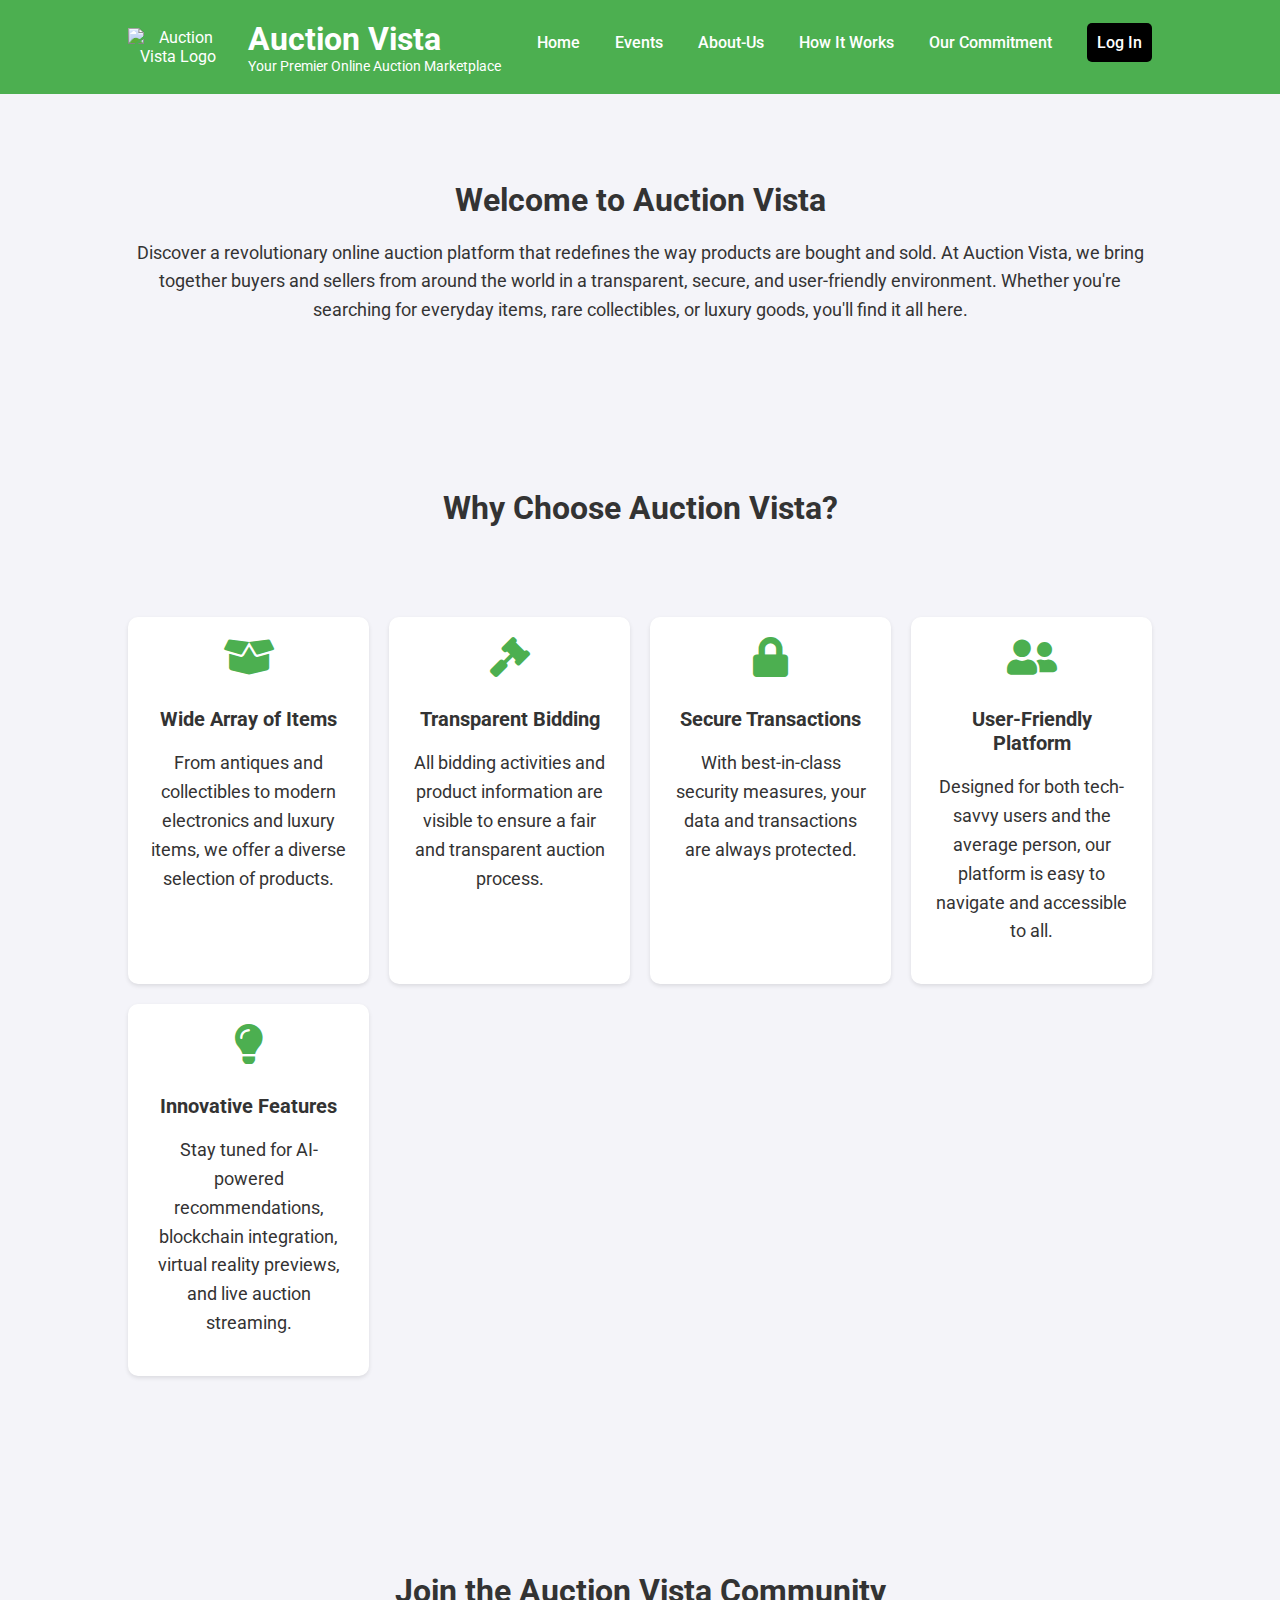
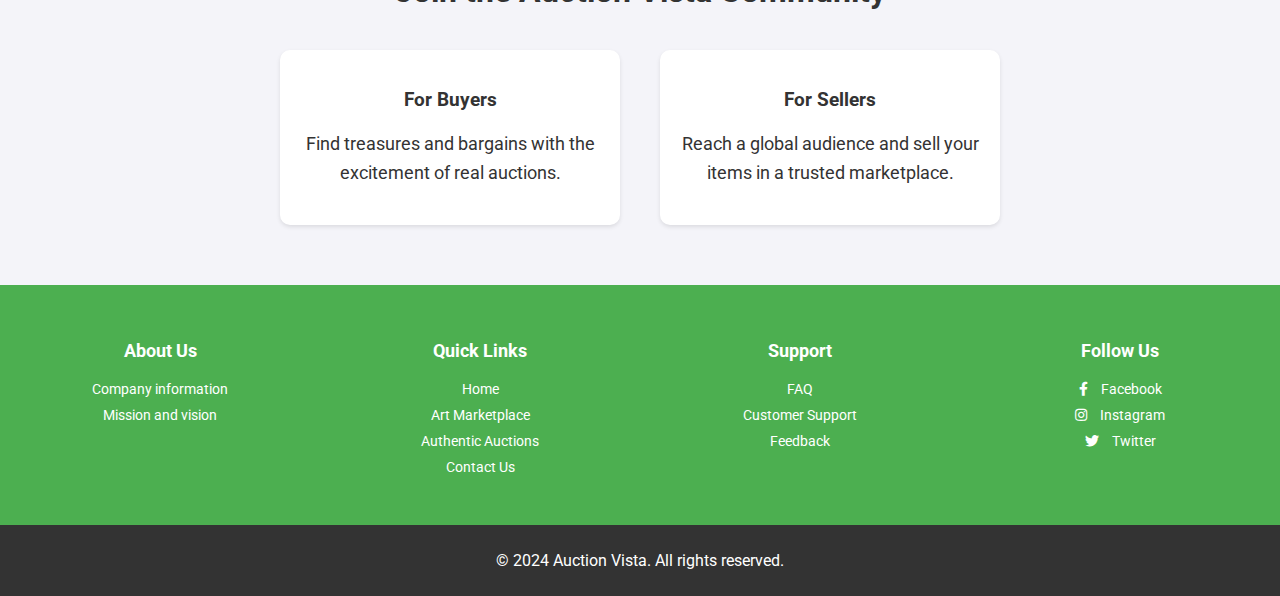
==== index.html @ 746f09fb "Add files via upload" ====
<!DOCTYPE html>
<html lang="en">
<head>
    <meta charset="UTF-8">
    <meta name="viewport" content="width=device-width, initial-scale=1.0">
    <title>Auction Vista</title>
    <link rel="stylesheet" href="styles.css">
    <link href="https://fonts.googleapis.com/css2?family=Roboto:wght@400;500;700&display=swap" rel="stylesheet">
    <link rel="stylesheet" href="https://cdnjs.cloudflare.com/ajax/libs/font-awesome/5.15.4/css/all.min.css">
</head>
<body>
    <header>
        <div class="container header-content">
            <div class="logo-title">
                <img src="AuctionVista1.png" alt="Auction Vista Logo" class="logo">
                <div class="title">
                    <h1>Auction Vista</h1>
                    <p>Your Premier Online Auction Marketplace</p>
                </div>
            </div>
            <nav>
		<a href="index.html">Home</a>
		<a href="events.html">Events</a>
		<a href="about-us.html">About-Us</a>
        <a href="how-it-works.html">How It Works</a>
        <a href="our-commitment.html">Our Commitment</a>
		<a href="login.html" class="button">Log In</a>
		
            </nav>
        </div>
    </header>

    <section class="welcome">
        <div class="container">
            <h2>Welcome to Auction Vista</h2>
            <p>Discover a revolutionary online auction platform that redefines the way products are bought and sold. At Auction Vista, we bring together buyers and sellers from around the world in a transparent, secure, and user-friendly environment. Whether you're searching for everyday items, rare collectibles, or luxury goods, you'll find it all here.</p>
        </div>
    </section>

    <section class="why-choose">
        <div class="container">
            <h2>Why Choose Auction Vista?</h2>
            <div class="features">
                <div class="feature">
                    <i class="fas fa-box-open"></i>
                    <h3>Wide Array of Items</h3>
                    <p>From antiques and collectibles to modern electronics and luxury items, we offer a diverse selection of products.</p>
                </div>
                <div class="feature">
                    <i class="fas fa-gavel"></i>
                    <h3>Transparent Bidding</h3>
                    <p>All bidding activities and product information are visible to ensure a fair and transparent auction process.</p>
                </div>
                <div class="feature">
                    <i class="fas fa-lock"></i>
                    <h3>Secure Transactions</h3>
                    <p>With best-in-class security measures, your data and transactions are always protected.</p>
                </div>
                <div class="feature">
                    <i class="fas fa-user-friends"></i>
                    <h3>User-Friendly Platform</h3>
                    <p>Designed for both tech-savvy users and the average person, our platform is easy to navigate and accessible to all.</p>
                </div>
                <div class="feature">
                    <i class="fas fa-lightbulb"></i>
                    <h3>Innovative Features</h3>
                    <p>Stay tuned for AI-powered recommendations, blockchain integration, virtual reality previews, and live auction streaming.</p>
                </div>
            </div>
        </div>
    </section>

    <section class="join-community">
        <div class="container">
            <h2>Join the Auction Vista Community</h2>
            <div class="community">
                <div class="community-box">
                    <h3>For Buyers</h3>
                    <p>Find treasures and bargains with the excitement of real auctions.</p>
                </div>
                <div class="community-box">
                    <h3>For Sellers</h3>
                    <p>Reach a global audience and sell your items in a trusted marketplace.</p>
                </div>
            </div>
        </div>
    </section>

   
    <footer>
    <div class="footer-content">
        <div class="footer-column">
            <h2>About Us</h2>
            <a href="#" style="text-align:center;">Company information</a>
            <a href="#" style="text-align:center;">Mission and vision</a>
        </div>
        <div class="footer-column">
            <h2>Quick Links</h2>
            <a href="index.html" style="text-align:center;">Home</a>
            <a href="#" style="text-align:center;">Art Marketplace</a>
            <a href="#" style="text-align:center;">Authentic Auctions</a>
            <a href="contact-us.html" style="text-align:center;">Contact Us</a>
        </div>
        <div class="footer-column">
            <h2>Support</h2>
            <a href="#" style="text-align:center;">FAQ</a>
            <a href="#" style="text-align:center;">Customer Support</a>
            <a href="#" style="text-align:center;">Feedback</a>
        </div>
        <div class="footer-column">
            <h2>Follow Us</h2>
            <a href="#" style="text-align:center;"><i class="fab fa-facebook-f"></i> Facebook</a>
            <a href="#" style="text-align:center;"><i class="fab fa-instagram"></i> Instagram</a>
            <a href="#" style="text-align:center;"><i class="fab fa-twitter"></i> Twitter</a>
        </div>
    </div>
    <div class="copyright">
        <p>&copy; 2024 Auction Vista. All rights reserved.</p>
    </div>
</footer>

</body>
</html>
---- styles.css ----
/* styles.css */

body {
    font-family: 'Roboto', sans-serif;
    margin: 0;
    padding: 0;
    background-color: #f4f4f9;
    color: #333;
}

header {
    background: linear-gradient(90deg, #4CAF50,#4CAF50);
    color: white;
    padding: 20px 0;
    text-align: center;
    position: relative;
}

header .container {
    max-width: 1200px;
    margin: 0 auto;
    display: flex;
    justify-content: space-between;
    align-items: center;
    padding: 0 20px;
}
header .button{
	padding:10px;
	background-color:black;
	color:white;
	border:none;
	border-radius:5px;
	font-size:16px;
	cursor: pointer;
	margin-top:-10px;
}

.header-content {
    display: flex;
    align-items: center;
    justify-content: space-between;
    width: 100%;
}

.logo-title {
    display: flex;
    align-items: center;
}

header .logo {
    width: 100px;
    height: auto;
    margin-right: 20px;
}

header .title {
    text-align: left;
}

header h1 {
    margin: 0;
    font-size: 24px;
    font-weight: 700;
}

header p {
    margin: 0;
    font-size: 16px;
    font-weight: 400;
}

nav {
    display: flex;
    gap: 15px;
}

nav a {
    color: white;
    text-decoration: none;
    font-weight: 500;
}

nav a:hover {
    text-decoration: underline;
}

section {
    padding: 60px 0;
}

.container {
    max-width: 1200px;
    margin: 0 auto;
    padding: 0 20px;
    text-align: center;
}

.welcome h2, .why-choose h2, .join-community h2, .how-it-works h2, .commitment h2, .get-started h2 {
    font-size: 32px;
    margin-bottom: 20px;
}

.welcome p, .why-choose p, .join-community p {
    font-size: 18px;
    line-height: 1.6;
}

.features {
    display: grid;
    grid-template-columns: repeat(auto-fit, minmax(200px, 1fr));
    gap: 20px;
    margin-top: 40px;
}

.feature {
    background: white;
    padding: 20px;
    border-radius: 10px;
    box-shadow: 0 2px 4px rgba(0, 0, 0, 0.1);
    text-align: center;
}

.feature i {
    font-size: 40px;
    margin-bottom: 10px;
    color: #4CAF50;
}

.feature h3 {
    margin-bottom: 10px;
    font-size: 20px;
}

.community {
    display: flex;
    justify-content: center;
    gap: 40px;
    margin-top: 40px;
}

.community-box {
    background: white;
    padding: 20px;
    border-radius: 10px;
    box-shadow: 0 2px 4px rgba(0, 0, 0, 0.1);
    width: 300px;
}

.how-it-works, .commitment {
    background: #e8f5e9;
    padding: 60px 0;
}

.how-it-works a, .commitment a {
    display: inline-block;
    background: #4CAF50;
    color: white;
    padding: 10px 20px;
    border-radius: 5px
}
/* styles.css */

.footer-content {
    display: flex;
    justify-content: space-between;
    padding: 40px 0;
    background: linear-gradient(90deg, #4CAF50,#4CAF50);
    color: white;
}

.footer-column {
    flex: 1;
    margin: 0 20px;
}

.footer-column h2 {
    font-size: 18px;
    margin-bottom: 20px;
    font-weight: 700;
}

.footer-column a {
    display: block;
    color: white;
    text-decoration: none;
    margin-bottom: 10px;
    font-size: 14px;
}

.footer-column a:hover {
    text-decoration: underline;
}

.footer-column i {
    margin-right: 10px;
}

.copyright {
    text-align: center;
    padding: 10px 0;
    background: linear-gradient(90deg, #333,#333);

    color: white;
}

@media (max-width: 768px) {
    .footer-content {
        flex-direction: column;
        align-items: center;
    }

    .footer-column {
        margin-bottom: 20px;
    }
}

/* styles.css */

/* General Styles */
body {
    font-family: 'Roboto', sans-serif;
    margin: 0;
    padding: 0;
    box-sizing: border-box;
}

/* Header Styles */
.header-content {
    display: flex;
    justify-content: space-between;
    align-items: center;
    padding: 20px;
    background-color: #4CAF50;
    color: white;
}

.logo {
    width: 60px;
    margin-right: 10px;
}

.logo-title {
    display: flex;
    align-items: center;
}

.title {
    display: flex;
    flex-direction: column;
}

.title h1 {
    margin: 0;
    font-size: 24px;
    font-weight: 700;
}

.title p {
    margin: 0;
    font-size: 14px;
}

nav a {
    color: white;
    text-decoration: none;
    margin-left: 20px;
    font-weight: 500;
}

nav a:hover {
    text-decoration: underline;
}

/* Events Page Styles */
.events {
    padding: 50px 0;
    background-color: #f4f4f4;
}

.container {
    width: 80%;
    margin: auto;
}

h2 {
    text-align: center;
    margin-bottom: 40px;
    font-size: 28px;
    font-weight: 700;
}

.event-list {
    display: flex;
    flex-wrap: wrap;
    justify-content: space-between;
}

.event-item {
    background-color: white;
    width: 30%;
    margin-bottom: 20px;
    box-shadow: 0 0 10px rgba(0, 0, 0, 0.1);
    border-radius: 10px;
    overflow: hidden;
    transition: transform 0.3s ease-in-out;
}

.event-item:hover {
    transform: translateY(-5px);
}

.event-item img {
    width: 100%;
    height: 200px;
    object-fit: cover;
}

.event-info {
    padding: 20px;
    text-align: center;
}

.event-info h3 {
    margin-bottom: 10px;
    font-size: 20px;
    font-weight: 700;
}

.event-info p {
    margin-bottom: 10px;
    font-size: 14px;
}

.btn {
    display: inline-block;
    background-color: #4CAF50;
    color: white;
    padding: 10px 20px;
    border: none;
    border-radius: 5px;
    cursor: pointer;
    text-transform: uppercase;
    font-weight: 700;
    margin-top: 10px;
}

.btn:hover {
    background-color: #45a049;
}

/* Footer Styles */
.footer-content {
    display: flex;
    justify-content: space-between;
    padding: 40px 0;
    background-color: #333;
    color: white;
}

.footer-column {
    flex: 1;
    margin: 0 20px;
}

.footer-column h2 {
    font-size: 18px;
    margin-bottom: 20px;
    font-weight: 700;
}

.footer-column a {
    display: block;
    color: white;
    text-decoration: none;
    margin-bottom: 10px;
    font-size: 14px;
}

.footer-column a:hover {
    text-decoration: underline;
}

.footer-column i {
    margin-right: 10px;
}

.copyright {
    text-align: center;
    padding: 10px 0;
    background-color: #222;
    color: white;
}

@media (max-width: 768px) {
    .header-content {
        flex-direction: column;
        align-items: flex-start;
    }

    nav a {
        margin-left: 0;
        margin-bottom: 10px;
    }

    .event-list {
        flex-direction: column;
    }

    .event-item {
        width: 100%;
    }

    .footer-content {
        flex-direction: column;
        align-items: center;
    }

    .footer-column {
        margin-bottom: 20px;
    }
}

/* styles.css */

/* General Styles */
body {
    font-family: 'Roboto', sans-serif;
    margin: 0;
    padding: 0;
    box-sizing: border-box;
}

/* Header Styles */
.header-content {
    display: flex;
    justify-content: space-between;
    align-items: center;
    padding: 20px;
    background-color: #4CAF50;
    color: white;
}

.logo {
    width: 60px;
    margin-right: 10px;
}

.logo-title {
    display: flex;
    align-items: center;
}

.title {
    display: flex;
    flex-direction: column;
}

.title h1 {
    margin: 0;
    font-size: 32px;
    font-weight: 700;
}

.title p {
    margin: 0;
    font-size: 14px;
}

nav a {
    color: white;
    text-decoration: none;
    margin-left: 20px;
    font-weight: 500;
}

nav a:hover {
    text-decoration: underline;
}

/* Hero Section Styles */
.hero {
    background-color: #f4f4f4;
    padding: 100px 0;
    text-align: center;
}

.hero h2 {
    font-size: 36px;
    margin-bottom: 20px;
    font-weight: 700;
}

.hero p {
    font-size: 18px;
    margin-bottom: 30px;
}

.hero .btn {
    display: inline-block;
    background-color: #4CAF50;
    color: white;
    padding: 10px 20px;
    border: none;
    border-radius: 5px;
    cursor: pointer;
    text-transform: uppercase;
    font-weight: 700;
}

.hero .btn:hover {
    background-color: #45a049;
}

/* Features Section Styles */
.features {
    padding: 50px 0;
    /* background-color: #fff; */
    text-align: center;
}

.features .feature-item {
    margin-bottom: 30px;
}

.features .feature-item h3 {
    font-size: 24px;
    margin-bottom: 10px;
    font-weight: 700;
}

.features .feature-item p {
    font-size: 16px;
}

/* Footer Styles */
.footer-content {
    display: flex;
    justify-content: space-between;
    padding: 40px 0;
    background-color: #333;
    color: white;
}

.footer-column {
    flex: 1;
    margin: 0 20px;
}

.footer-column h2 {
    font-size: 18px;
    margin-bottom: 20px;
    font-weight: 700;
}

.footer-column a {
    display: block;
    color: white;
    text-decoration: none;
    margin-bottom: 10px;
    font-size: 14px;
}

.footer-column a:hover {
    text-decoration: underline;
}

.footer-column i {
    margin-right: 10px;
}

.copyright {
    text-align: center;
    padding: 10px 0;
    background-color: #222;
    color: white;
}

@media (max-width: 768px) {
    .header-content {
        flex-direction: column;
        align-items: flex-start;
    }

    nav a {
        margin-left: 0;
        margin-bottom: 10px;
    }

    .footer-content {
        flex-direction: column;
        align-items: center;
    }

    .footer-column {
        margin-bottom: 20px;
    }
}
/* General Styles */
body {
    font-family: 'Roboto', sans-serif;
    margin: 0;
    padding: 0;
    box-sizing: border-box;
}

/* Header Styles */
.header-content {
    display: flex;
    justify-content: space-between;
    align-items: center;
    padding: 20px;
    background-color: #4CAF50;
    color: white;
}

.logo {
    width: 60px;
    margin-right: 10px;
}

.logo-title {
    display: flex;
    align-items: center;
}

.title {
    display: flex;
    flex-direction: column;
}

.title h1 {
    margin: 0;
    font-size: 32px;
    font-weight: 700;
}

.title p {
    margin: 0;
    font-size: 14px;
}

nav a {
    color: white;
    text-decoration: none;
    margin-left: 20px;
    font-weight: 500;
}

nav a:hover {
    text-decoration: underline;
}

/* Authentication Page Styles */
.auth-page {
    display: flex;
    justify-content: center;
    align-items: center;
    height: 80vh;
    background-color: #f4f4f4;
}

.auth-container {
    background: white;
    padding: 40px;
    border-radius: 8px;
    box-shadow: 0 4px 8px rgba(0, 0, 0, 0.1);
    text-align: center;
    max-width: 400px;
    width: 100%;
}

.auth-container h2 {
    font-size: 32px;
    margin-bottom: 20px;
    font-weight: 700;
}

.auth-container .form-group {
    margin-bottom: 20px;
}

.auth-container .form-group label {
    display: block;
    font-size: 16px;
    margin-bottom: 5px;
    font-weight: 500;
}

.auth-container .form-group input {
    width: 100%;
    padding: 10px;
    font-size: 16px;
    border: 1px solid #ccc;
    border-radius: 5px;
}

.auth-container .btn {
    width: 100%;
    background-color: #4CAF50;
    color: white;
    padding: 10px 0;
    border: none;
    border-radius: 5px;
    cursor: pointer;
    text-transform: uppercase;
    font-weight: 700;
}

.auth-container .btn:hover {
    background-color: #45a049;
}

.auth-container .toggle-link {
    margin-top: 20px;
    font-size: 14px;
}

.auth-container .toggle-link a {
    color: #4CAF50;
    text-decoration: none;
}

.auth-container .toggle-link a:hover {
    text-decoration: underline;
}

.auth-container .divider {
    margin: 20px 0;
    font-size: 14px;
    color: #999;
    position: relative;
}

.auth-container .divider::before,
.auth-container .divider::after {
    content: '';
    position: absolute;
    top: 50%;
    width: 45%;
    height: 1px;
    background: #ccc;
}

.auth-container .divider::before {
    left: 0;
}

.auth-container .divider::after {
    right: 0;
}

.social-login {
    width: 100%;
    padding: 10px 0;
    margin-bottom: 10px;
    border: 1px solid #ccc;
    border-radius: 5px;
    cursor: pointer;
    display: flex;
    align-items: center;
    justify-content: center;
    font-weight: 500;
}

.social-login i {
    margin-right: 10px;
}

.social-login.google {
    background-color: #db4437;
    color: white;
}

.social-login.microsoft {
    background-color: #0078d4;
    color: white;
}

.social-login.apple {
    background-color: #000;
    color: white;
}

/* Footer Styles */
.footer-content {
    display: flex;
    justify-content: space-between;
    padding: 40px 0;
    background-color: #333;
    color: white;
}

.footer-column {
    flex: 1;
    margin: 0 20px;
}

.footer-column h2 {
    font-size: 18px;
    margin-bottom: 20px;
    font-weight: 700;
}

.footer-column a {
    display: block;
    color: white;
    text-decoration: none;
    margin-bottom: 10px;
    font-size: 14px;
}

.footer-column a:hover {
    text-decoration: underline;
}

.footer-column i {
    margin-right: 10px;
}

.copyright {
    text-align: center;
    padding: 10px 0;
    background-color: #222;
    color: white;
}

@media (max-width: 768px) {
    .header-content {
        flex-direction: column;
        align-items: flex-start;
    }

    nav a {
        margin-left: 0;
        margin-bottom: 10px;
    }

    .footer-content {
        flex-direction: column;
        align-items: center;
    }

    .footer-column {
        margin-bottom: 20px;
    }
}
/* styles.css */

/* General Styles */
body {
    font-family: 'Roboto', sans-serif;
    margin: 0;
    padding: 0;
    box-sizing: border-box;
}

/* Header Styles */
.header-content {
    display: flex;
    justify-content: space-between;
    align-items: center;
    padding: 20px;
    background-color: #4CAF50;
    color: white;
}

.logo {
    width: 60px;
    margin-right: 10px;
}

.logo-title {
    display: flex;
    align-items: center;
}

.title {
    display: flex;
    flex-direction: column;
}

.title h1 {
    margin: 0;
    font-size: 32px;
    font-weight: 700;
}

.title p {
    margin: 0;
    font-size: 14px;
}

nav a {
    color: white;
    text-decoration: none;
    margin-left: 20px;
    font-weight: 500;
}

nav a:hover {
    text-decoration: underline;
}

/* Authentication Page Styles */

.auth-page {
    display: flex;
    justify-content: center;
    align-items: center;
    height: 80vh;
    background-color: #f4f4f4;
}

.auth-container {
    background: white;
    padding: 40px;
    border-radius: 8px;
    box-shadow: 0 4px 8px rgba(0, 0, 0, 0.1);
    text-align: center;
    max-width: 400px;
    width: 100%;
	margin: auto;
}

.auth-container h2 {
    font-size: 32px;
    margin-bottom: 20px;
    font-weight: 700;
}

.auth-container .form-group {
    margin-bottom: 20px;
}

.auth-container .form-group label {
    display: block;
    font-size: 16px;
    margin-bottom: 5px;
    font-weight: 500;
}

.auth-container .form-group input {
    width: 100%;
    padding: 10px;
    font-size: 16px;
    border: 1px solid #ccc;
    border-radius: 5px;
}

.auth-container .btn {
    width: 100%;
    background-color: #4CAF50;
    color: white;
    padding: 10px 0;
    border: none;
    border-radius: 5px;
    cursor: pointer;
    text-transform: uppercase;
    font-weight: 700;
}

.auth-container .btn:hover {
    background-color: #45a049;
}

.auth-container .toggle-link {
    margin-top: 20px;
    font-size: 14px;
}

.auth-container .toggle-link a {
    color: #4CAF50;
    text-decoration: none;
}

.auth-container .toggle-link a:hover {
    text-decoration: underline;
}

/* Footer Styles */
.footer-content {
    display: flex;
    justify-content: space-between;
    padding: 40px 0;
    background-color: #333;
    color: white;
}

.footer-column {
    flex: 1;
    margin: 0 20px;
}

.footer-column h2 {
    font-size: 18px;
    margin-bottom: 20px;
    font-weight: 700;
}

.footer-column a {
    display: block;
    color: white;
    text-decoration: none;
    margin-bottom: 10px;
    font-size: 14px;
}

.footer-column a:hover {
    text-decoration: underline;
}

.footer-column i {
    margin-right: 10px;
}

.copyright {
    text-align: center;
    padding: 10px 0;
    background-color: #222;
    color: white;
}

@media (max-width: 768px) {
    .header-content {
        flex-direction: column;
        align-items: flex-start;
    }

    nav a {
        margin-left: 0;
        margin-bottom: 10px;
    }

    .footer-content {
        flex-direction: column;
        align-items: center;
    }

    .footer-column {
        margin-bottom: 20px;
    }
}
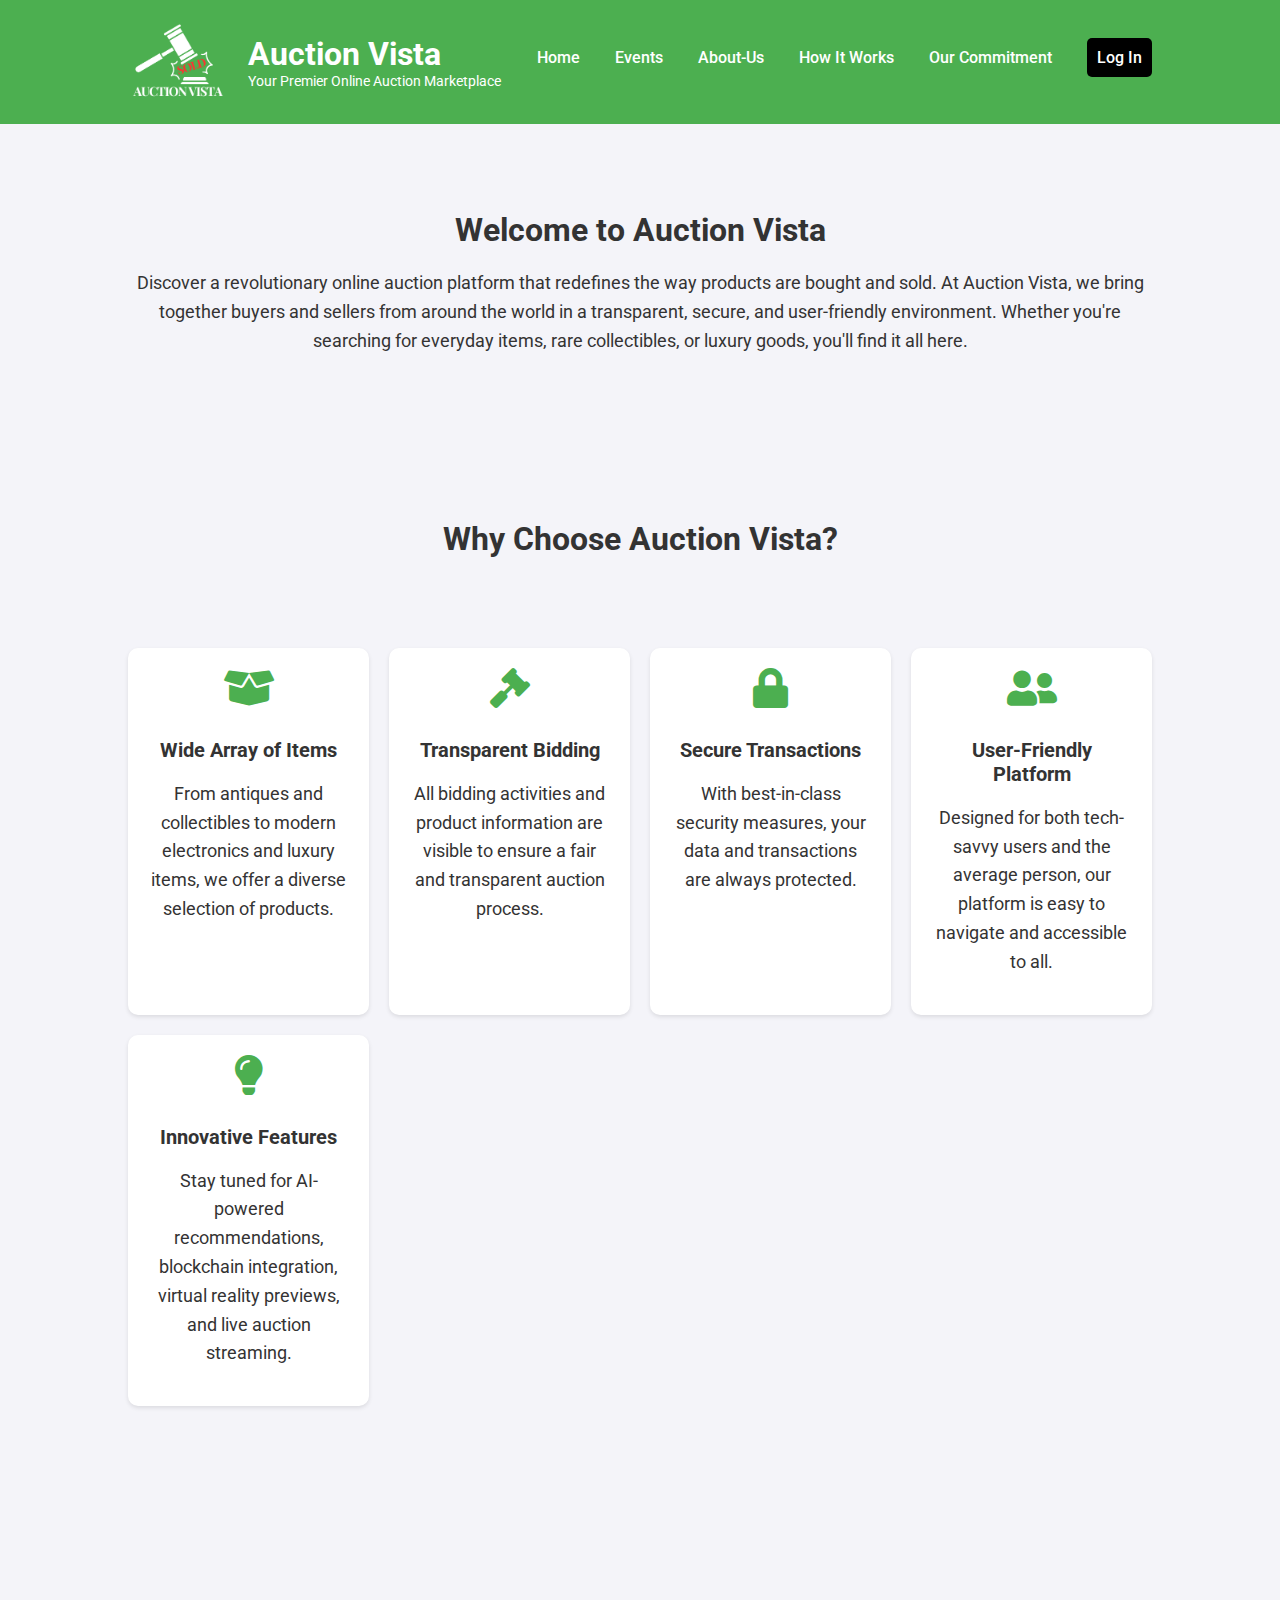
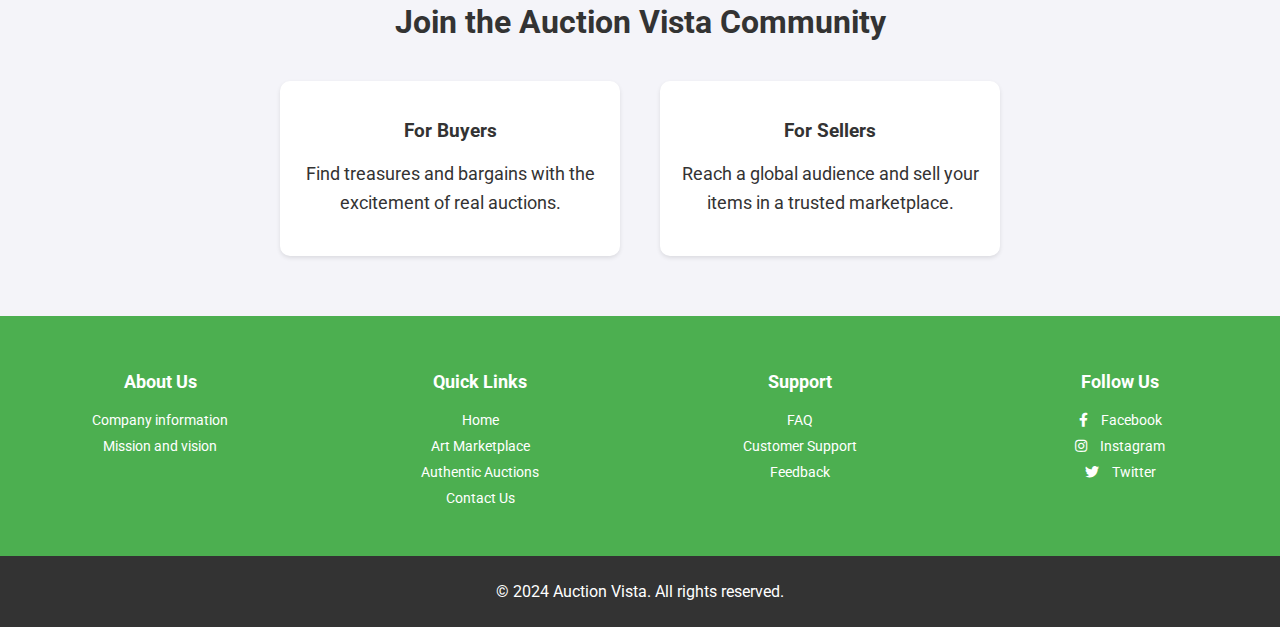
==== commit cff8b7f3: "normal changes" ====
--- a/index.html
+++ b/index.html
@@ -118,6 +118,5 @@
         <p>&copy; 2024 Auction Vista. All rights reserved.</p>
     </div>
 </footer>
-
 </body>
-</html>
+</html>